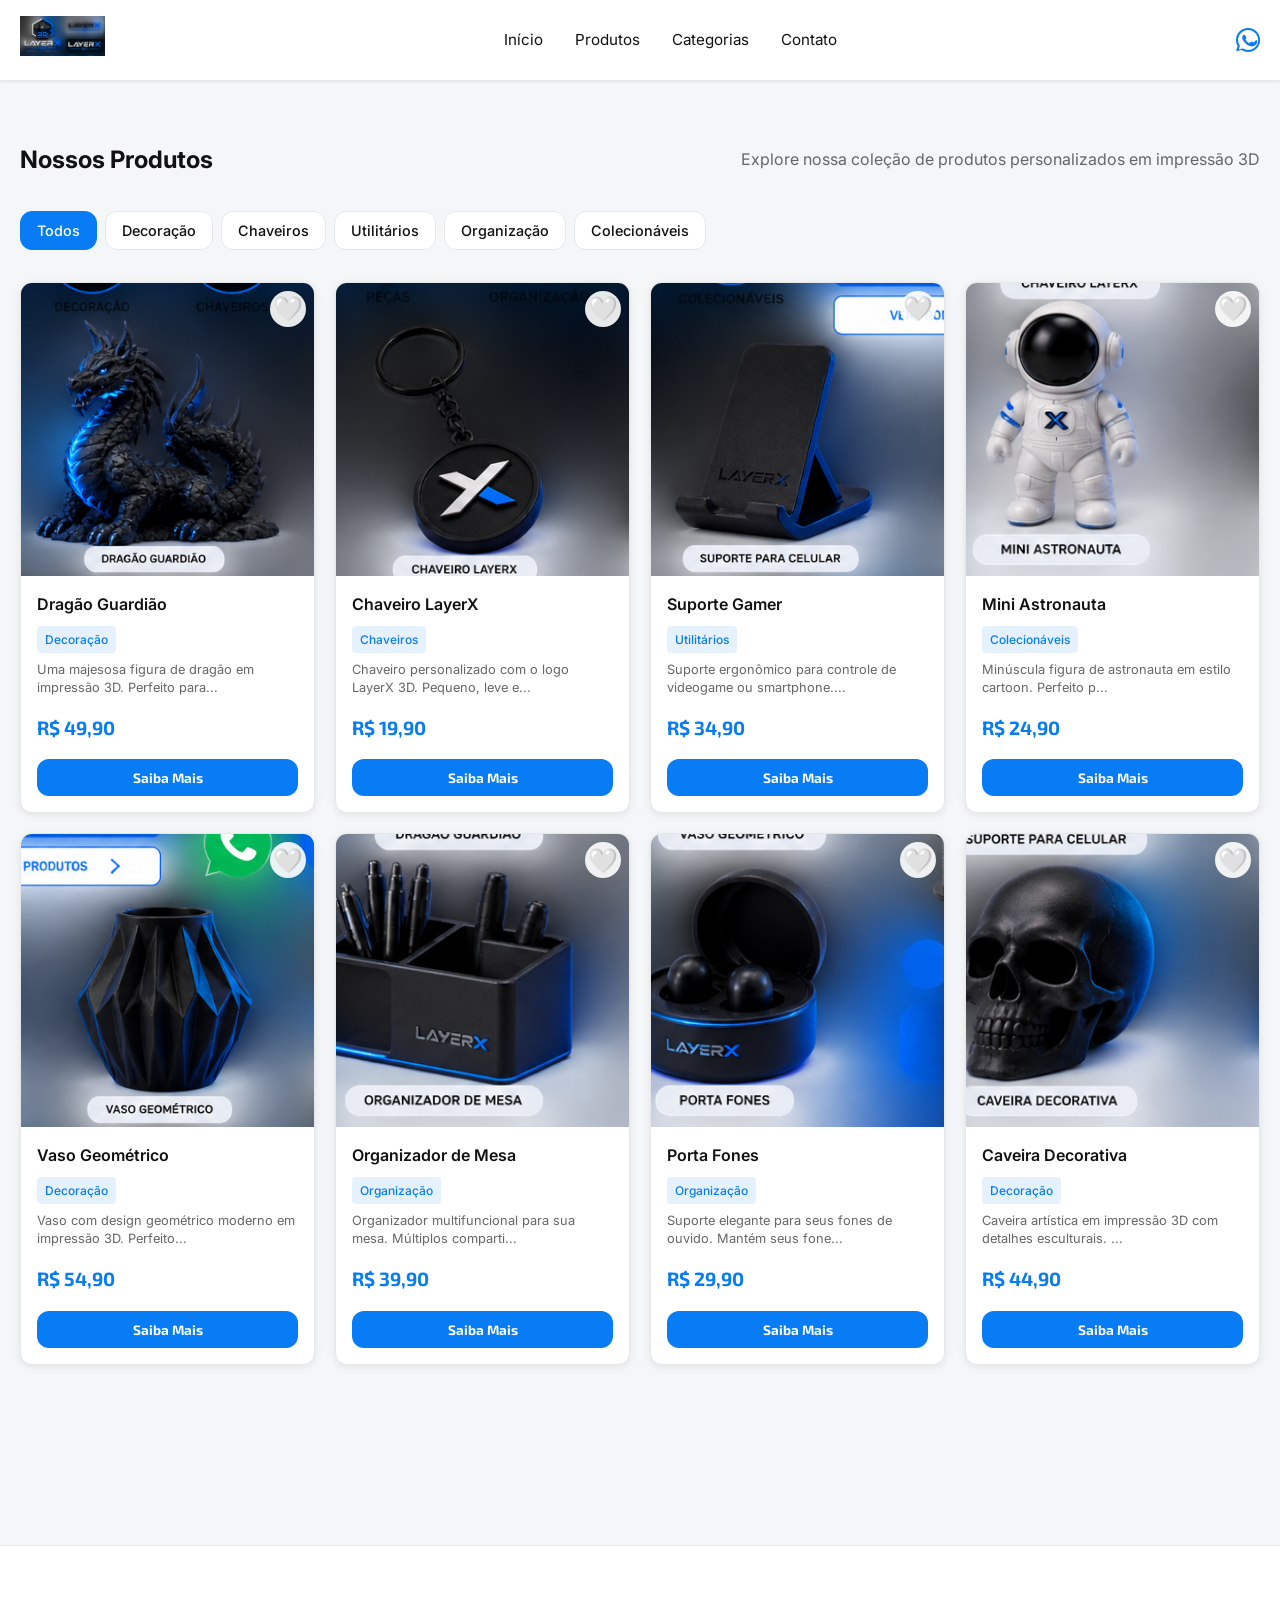
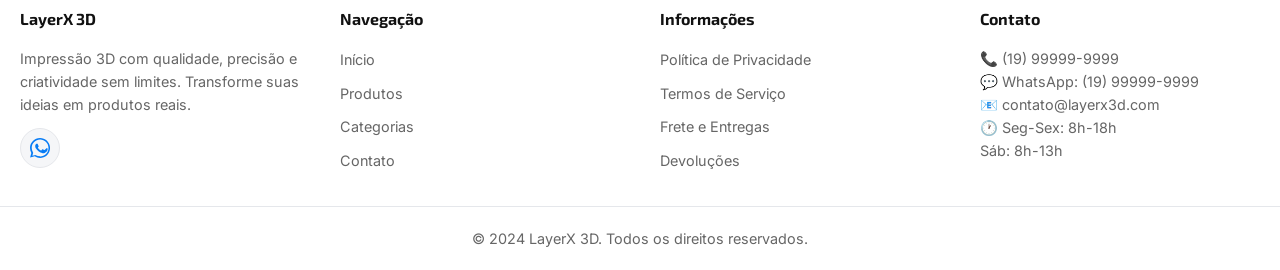
==== produtos.html @ 78617d49 "Site v1 final" ====
<!doctype html>
<html lang="pt-BR">
  <head>
    <meta charset="UTF-8" />
    <meta name="viewport" content="width=device-width, initial-scale=1.0" />
    <meta
      name="description"
      content="Conheça todos os produtos e soluções de impressão 3D da LayerX 3D. Decoração, chaveiros, utilitários e muito mais."
    />
    <meta name="theme-color" content="#087CF5" />
    <title>Produtos — LayerX 3D</title>

    <link rel="stylesheet" href="./css/tokens.css" />
    <link rel="stylesheet" href="./css/style.css" />
  </head>
  <body>
    <!-- Header -->
    <header class="header">
      <div class="container header-container">
        <a href="index.html" class="logo">
          <img src="./assets/brand/logo-layerx3d.png" alt="LayerX 3D Logo" />
        </a>
        <nav class="nav-menu" id="navMenu">
          <ul class="nav-links">
            <li><a href="index.html">Início</a></li>
            <li><a href="produtos.html">Produtos</a></li>
            <li><a href="index.html#categorias">Categorias</a></li>
            <li><a href="index.html#contato">Contato</a></li>
          </ul>
        </nav>
        <div class="header-actions">
          <a
            href="https://wa.me/5519999999999"
            target="_blank"
            class="btn-icon-whatsapp"
            aria-label="WhatsApp"
          >
            <svg width="24" height="24" viewBox="0 0 24 24" fill="currentColor">
              <path
                d="M12.031 0C5.385 0 0 5.385 0 12.031c0 2.115.547 4.14 1.584 5.952L.135 23.366l5.535-1.45A12.016 12.016 0 0 0 12.031 24c6.645 0 12.03-5.385 12.03-12.03S18.676 0 12.031 0zm0 21.996c-1.782 0-3.528-.478-5.057-1.385l-.362-.215-3.762.986.997-3.666-.236-.375a9.98 9.98 0 0 1-1.524-5.342c0-5.541 4.51-10.05 10.05-10.05 5.54 0 10.05 4.51 10.05 10.05 0 5.542-4.51 10.051-10.05 10.051zm5.503-7.533c-.302-.151-1.788-.883-2.065-.985-.276-.102-.478-.151-.679.151-.201.302-.78 1.002-.956 1.204-.176.202-.353.227-.655.076-1.52-.765-2.613-1.488-3.633-3.238-.205-.351.201-.326.792-1.512.076-.151.038-.276-.038-.427-.076-.151-.679-1.637-.93-2.24-.245-.588-.493-.508-.679-.518-.176-.01-.378-.01-.58-.01-.202 0-.528.076-.805.378-.277.302-1.056 1.033-1.056 2.518 0 1.486 1.082 2.923 1.233 3.125.151.201 2.134 3.256 5.172 4.564 2.052.884 2.825.96 3.906.804 1.183-.171 3.63-1.483 4.14-2.919.51-1.436.51-2.666.358-2.919-.151-.253-.553-.404-.855-.555z"
              />
            </svg>
          </a>
          <button class="menu-toggle" id="menuToggle" aria-label="Abrir menu">
            <span></span>
            <span></span>
            <span></span>
          </button>
        </div>
      </div>
    </header>

    <!-- Hero/Seção de Produtos -->
    <section class="products-section">
      <div class="container">
        <div class="section-header">
          <h1>Nossos Produtos</h1>
          <p style="color: var(--text-secondary); margin: 0">
            Explore nossa coleção de produtos personalizados em impressão 3D
          </p>
        </div>

        <!-- Filtros -->
        <div class="filtros" id="filtros">
          <button class="btn-filtro ativo" data-categoria="todos">Todos</button>
          <button class="btn-filtro" data-categoria="decoracao">
            Decoração
          </button>
          <button class="btn-filtro" data-categoria="chaveiros">
            Chaveiros
          </button>
          <button class="btn-filtro" data-categoria="utilitarios">
            Utilitários
          </button>
          <button class="btn-filtro" data-categoria="organizacao">
            Organização
          </button>
          <button class="btn-filtro" data-categoria="colecionaveis">
            Colecionáveis
          </button>
        </div>

        <!-- Grid de Produtos -->
        <div class="produtos-grid" id="produtosGrid">
          <!-- Preenchido dinamicamente pelo js/produtos.js -->
        </div>
      </div>
    </section>

    <!-- Modal de Detalhes do Produto -->
    <div class="modal" id="produtoModal">
      <div class="modal-content">
        <button class="modal-close" id="modalClose">&times;</button>
        <div class="modal-header">
          <h2 id="modalProdutoNome"></h2>
          <div class="modal-categoria" id="modalProdutoCategoria"></div>
        </div>
        <div class="modal-body">
          <img class="modal-image" id="modalProdutoImagem" src="" alt="" />
          <div>
            <p class="modal-descricao" id="modalProdutoDescricao"></p>
          </div>
          <div>
            <p class="modal-disponivel">
              Disponível: <span id="modalProdutoDisponivel"></span>
            </p>
          </div>
          <div class="modal-preco" id="modalProdutoPreco"></div>
          <div class="modal-actions">
            <a
              href="#"
              class="btn-primary"
              id="modalBtnWhatsapp"
              target="_blank"
              >Tenho Interesse 💬</a
            >
          </div>
        </div>
      </div>
    </div>

    <!-- Footer -->
    <footer class="footer" id="contato">
      <div class="container footer-content">
        <div class="footer-section">
          <h3>LayerX 3D</h3>
          <p>
            Impressão 3D com qualidade, precisão e criatividade sem limites.
            Transforme suas ideias em produtos reais.
          </p>
          <div class="social-links">
            <a
              href="https://wa.me/5519999999999"
              target="_blank"
              aria-label="WhatsApp"
            >
              <svg
                width="20"
                height="20"
                viewBox="0 0 24 24"
                fill="currentColor"
              >
                <path
                  d="M12.031 0C5.385 0 0 5.385 0 12.031c0 2.115.547 4.14 1.584 5.952L.135 23.366l5.535-1.45A12.016 12.016 0 0 0 12.031 24c6.645 0 12.03-5.385 12.03-12.03S18.676 0 12.031 0zm0 21.996c-1.782 0-3.528-.478-5.057-1.385l-.362-.215-3.762.986.997-3.666-.236-.375a9.98 9.98 0 0 1-1.524-5.342c0-5.541 4.51-10.05 10.05-10.05 5.54 0 10.05 4.51 10.05 10.05 0 5.542-4.51 10.051-10.05 10.051zm5.503-7.533c-.302-.151-1.788-.883-2.065-.985-.276-.102-.478-.151-.679.151-.201.302-.78 1.002-.956 1.204-.176.202-.353.227-.655.076-1.52-.765-2.613-1.488-3.633-3.238-.205-.351.201-.326.792-1.512.076-.151.038-.276-.038-.427-.076-.151-.679-1.637-.93-2.24-.245-.588-.493-.508-.679-.518-.176-.01-.378-.01-.58-.01-.202 0-.528.076-.805.378-.277.302-1.056 1.033-1.056 2.518 0 1.486 1.082 2.923 1.233 3.125.151.201 2.134 3.256 5.172 4.564 2.052.884 2.825.96 3.906.804 1.183-.171 3.63-1.483 4.14-2.919.51-1.436.51-2.666.358-2.919-.151-.253-.553-.404-.855-.555z"
                />
              </svg>
            </a>
          </div>
        </div>
        <div class="footer-section">
          <h3>Navegação</h3>
          <ul>
            <li><a href="index.html">Início</a></li>
            <li><a href="produtos.html">Produtos</a></li>
            <li><a href="index.html#categorias">Categorias</a></li>
            <li><a href="index.html#contato">Contato</a></li>
          </ul>
        </div>
        <div class="footer-section">
          <h3>Informações</h3>
          <ul>
            <li><a href="#">Política de Privacidade</a></li>
            <li><a href="#">Termos de Serviço</a></li>
            <li><a href="#">Frete e Entregas</a></li>
            <li><a href="#">Devoluções</a></li>
          </ul>
        </div>
        <div class="footer-section">
          <h3>Contato</h3>
          <p>📞 (19) 99999-9999</p>
          <p>
            💬 WhatsApp:
            <a href="https://wa.me/5519999999999" target="_blank"
              >(19) 99999-9999</a
            >
          </p>
          <p>📧 contato@layerx3d.com</p>
          <p>🕐 Seg-Sex: 8h-18h<br />Sáb: 8h-13h</p>
        </div>
      </div>
      <div class="container footer-bottom">
        <p>&copy; 2024 LayerX 3D. Todos os direitos reservados.</p>
      </div>
    </footer>

    <script src="./js/menu.js"></script>
    <script src="./js/produtos.js"></script>
  </body>
</html>
---- css/tokens.css ----
@import url('https://fonts.googleapis.com/css2?family=Exo+2:wght@700&family=Inter:wght@400;500;600&display=swap');

:root {
  /* Paleta de Cores - Light Mode */
  --bg-primary: #F5F6F8;
  --bg-surface: #FFFFFF;
  --brand-blue: #087CF5;
  --brand-blue-dark: #0054B8;
  --text-primary: #111111;
  --text-secondary: #666666;
  --border: #E5E7EB;
  --shadow-light: rgba(0, 0, 0, 0.08);
  --shadow-md: rgba(0, 0, 0, 0.12);

  /* Tipografia */
  --font-heading: 'Exo 2', sans-serif;
  --font-body: 'Inter', sans-serif;
  
  /* Espaçamentos e Bordas */
  --radius-md: 12px;
  --radius-lg: 16px;
  --transition-fast: 0.2s ease-in-out;
  --transition-base: 0.3s ease-in-out;
}
---- css/style.css ----
/* css/style.css */
@import url('tokens.css');

/* ========== RESET E BASE ========== */
* {
  margin: 0;
  padding: 0;
  box-sizing: border-box;
}

html {
  scroll-behavior: smooth;
}

body {
  background-color: var(--bg-primary);
  color: var(--text-primary);
  font-family: var(--font-body);
  -webkit-font-smoothing: antialiased;
  line-height: 1.6;
}

a {
  text-decoration: none;
  color: inherit;
}

ul {
  list-style: none;
}

button {
  font-family: inherit;
  cursor: pointer;
}

.container {
  width: 100%;
  max-width: 1440px;
  margin: 0 auto;
  padding: 0 20px;
}

/* ========== HEADER ========== */
.header {
  background-color: var(--bg-surface);
  border-bottom: 1px solid var(--border);
  position: sticky;
  top: 0;
  z-index: 100;
  padding: 16px 0;
  box-shadow: 0 1px 3px var(--shadow-light);
}

.header-container {
  display: flex;
  align-items: center;
  justify-content: space-between;
}

.logo img {
  height: 40px;
  width: auto;
  transition: transform var(--transition-fast);
}

.logo:hover img {
  transform: scale(1.05);
}

.nav-menu {
  display: none;
}

.nav-menu.active {
  display: flex;
  flex-direction: column;
  position: absolute;
  top: 100%;
  left: 0;
  right: 0;
  background-color: var(--bg-surface);
  border-bottom: 1px solid var(--border);
  padding: 16px 0;
  animation: slideDown 0.3s ease-in-out;
}

@keyframes slideDown {
  from {
    opacity: 0;
    transform: translateY(-10px);
  }
  to {
    opacity: 1;
    transform: translateY(0);
  }
}

.nav-links {
  display: flex;
  flex-direction: column;
  gap: 0;
}

.nav-links li a {
  display: block;
  padding: 12px 20px;
  color: var(--text-primary);
  transition: background-color var(--transition-fast);
  text-align: center;
}

.nav-links li a:hover {
  background-color: var(--bg-primary);
  color: var(--brand-blue);
}

.header-actions {
  display: flex;
  align-items: center;
  gap: 16px;
}

.btn-icon-whatsapp {
  color: var(--brand-blue);
  display: flex;
  align-items: center;
  transition: transform var(--transition-fast);
}

.btn-icon-whatsapp:hover {
  transform: scale(1.1);
}

.menu-toggle {
  background: none;
  border: none;
  cursor: pointer;
  display: flex;
  flex-direction: column;
  gap: 5px;
  padding: 8px;
}

.menu-toggle span {
  display: block;
  width: 24px;
  height: 2px;
  background-color: var(--text-primary);
  transition: all var(--transition-fast);
}

.menu-toggle.open span:nth-child(1) {
  transform: rotate(45deg) translateY(10px);
}

.menu-toggle.open span:nth-child(2) {
  opacity: 0;
}

.menu-toggle.open span:nth-child(3) {
  transform: rotate(-45deg) translateY(-10px);
}

/* ========== HERO ========== */
.hero {
  padding: 60px 0;
  background-color: var(--bg-primary);
}

.hero-container {
  display: flex;
  flex-direction: column;
  gap: 40px;
  align-items: center;
  text-align: center;
}

.hero-content h1 {
  font-family: var(--font-heading);
  font-size: 2.5rem;
  line-height: 1.2;
  margin-bottom: 24px;
  color: var(--text-primary);
  font-weight: 700;
}

.text-blue {
  color: var(--brand-blue);
}

.hero-content p {
  color: var(--text-secondary);
  font-size: 1rem;
  margin-bottom: 32px;
  max-width: 500px;
}

.btn-primary {
  background-color: var(--brand-blue);
  color: #FFFFFF;
  font-family: var(--font-heading);
  font-weight: 700;
  padding: 14px 32px;
  border-radius: var(--radius-md);
  display: inline-flex;
  align-items: center;
  justify-content: center;
  gap: 8px;
  cursor: pointer;
  border: none;
  transition: all var(--transition-fast);
  font-size: 0.95rem;
}

.btn-primary:hover {
  background-color: var(--brand-blue-dark);
  transform: translateY(-2px);
  box-shadow: 0 8px 16px rgba(8, 124, 245, 0.3);
}

.btn-primary:active {
  transform: translateY(0);
}

.hero-image {
  width: 100%;
  max-width: 500px;
}

.hero-image img {
  width: 100%;
  height: auto;
  border-radius: var(--radius-lg);
  box-shadow: 0 12px 32px var(--shadow-md);
}

/* ========== BENEFÍCIOS ========== */
.benefits {
  background-color: var(--bg-surface);
  padding: 40px 0;
  border-top: 1px solid var(--border);
  border-bottom: 1px solid var(--border);
}

.benefits-grid {
  display: flex;
  justify-content: space-around;
  gap: 20px;
  flex-wrap: wrap;
}

.benefit-item {
  display: flex;
  flex-direction: column;
  align-items: center;
  text-align: center;
  gap: 12px;
  flex: 1;
  min-width: 150px;
}

.benefit-item svg {
  stroke: var(--brand-blue);
  width: 40px;
  height: 40px;
}

.benefit-item span {
  color: var(--text-primary);
  font-weight: 500;
  font-size: 0.95rem;
}

/* ========== SEÇÕES GENÉRICAS ========== */
.section-header {
  display: flex;
  justify-content: space-between;
  align-items: center;
  margin-bottom: 32px;
  flex-wrap: wrap;
  gap: 16px;
}

.section-header h2 {
  font-family: var(--font-heading);
  font-size: 1.5rem;
  color: var(--text-primary);
  font-weight: 700;
}

.link-action {
  color: var(--brand-blue);
  font-size: 0.9rem;
  font-weight: 500;
  transition: opacity var(--transition-fast);
  display: flex;
  align-items: center;
  gap: 4px;
}

.link-action:hover {
  opacity: 0.8;
}

.categories, .products-section {
  padding: 60px 0;
}

/* ========== CATEGORIAS ========== */
.categories {
  background-color: var(--bg-primary);
}

.categories-grid {
  display: grid;
  grid-template-columns: repeat(auto-fit, minmax(140px, 1fr));
  gap: 16px;
}

.cat-card {
  background-color: var(--bg-surface);
  border: 1px solid var(--border);
  border-radius: var(--radius-md);
  padding: 24px 16px;
  display: flex;
  flex-direction: column;
  align-items: center;
  gap: 12px;
  text-align: center;
  cursor: pointer;
  transition: all var(--transition-fast);
  text-decoration: none;
  color: var(--text-primary);
}

.cat-card:hover {
  border-color: var(--brand-blue);
  box-shadow: 0 4px 12px var(--shadow-light);
  transform: translateY(-4px);
}

.cat-card.active {
  background-color: var(--brand-blue);
  color: #FFFFFF;
  border-color: var(--brand-blue);
}

.cat-card img,
.cat-icon img {
  width: 48px;
  height: 48px;
}

.cat-card span {
  font-size: 0.9rem;
  font-weight: 500;
}

/* ========== PRODUTOS ========== */
.products-section {
  background-color: var(--bg-primary);
}

.filtros {
  display: flex;
  gap: 8px;
  margin-bottom: 32px;
  flex-wrap: wrap;
}

.btn-filtro {
  background-color: var(--bg-surface);
  border: 1px solid var(--border);
  color: var(--text-primary);
  padding: 10px 16px;
  border-radius: var(--radius-md);
  cursor: pointer;
  font-family: var(--font-body);
  font-size: 0.9rem;
  transition: all var(--transition-fast);
  font-weight: 500;
}

.btn-filtro:hover {
  border-color: var(--brand-blue);
  color: var(--brand-blue);
}

.btn-filtro.ativo {
  background-color: var(--brand-blue);
  color: #FFFFFF;
  border-color: var(--brand-blue);
}

.produtos-grid {
  display: grid;
  grid-template-columns: repeat(auto-fill, minmax(180px, 1fr));
  gap: 20px;
  margin-bottom: 40px;
}

.card-produto {
  background-color: var(--bg-surface);
  border: 1px solid var(--border);
  border-radius: var(--radius-md);
  overflow: hidden;
  display: flex;
  flex-direction: column;
  transition: all var(--transition-base);
  cursor: pointer;
  box-shadow: 0 2px 8px var(--shadow-light);
}

.card-produto:hover {
  box-shadow: 0 12px 24px var(--shadow-md);
  transform: translateY(-8px);
  border-color: var(--brand-blue);
}

.card-produto-image {
  position: relative;
  overflow: hidden;
  background-color: var(--bg-primary);
  aspect-ratio: 1;
}

.card-produto img {
  width: 100%;
  height: 100%;
  object-fit: cover;
  transition: transform var(--transition-base);
}

.card-produto:hover img {
  transform: scale(1.05);
}

.btn-fav {
  position: absolute;
  top: 8px;
  right: 8px;
  background: rgba(255, 255, 255, 0.9);
  border: none;
  cursor: pointer;
  font-size: 1.5rem;
  z-index: 2;
  width: 36px;
  height: 36px;
  border-radius: 50%;
  display: flex;
  align-items: center;
  justify-content: center;
  transition: all var(--transition-fast);
}

.btn-fav:hover {
  background: #FFFFFF;
  transform: scale(1.1);
}

.card-info {
  padding: 16px;
  display: flex;
  flex-direction: column;
  gap: 8px;
  flex-grow: 1;
}

.card-info h3 {
  font-size: 1rem;
  font-weight: 600;
  color: var(--text-primary);
}

.descricao-curta {
  font-size: 0.8rem;
  color: var(--text-secondary);
  line-height: 1.4;
}

.preco {
  font-family: var(--font-heading);
  font-weight: 700;
  font-size: 1.2rem;
  color: var(--brand-blue);
  margin: 8px 0;
}

.card-categoria {
  font-size: 0.75rem;
  background-color: rgba(8, 124, 245, 0.1);
  color: var(--brand-blue);
  padding: 4px 8px;
  border-radius: 4px;
  width: fit-content;
  font-weight: 500;
}

.card-info .btn-primary {
  padding: 10px;
  font-size: 0.85rem;
  width: 100%;
  margin-top: auto;
}

/* ========== BOTÕES ========== */
.btn-outline {
  border: 2px solid var(--brand-blue);
  color: var(--brand-blue);
  background: transparent;
  padding: 12px 24px;
  border-radius: var(--radius-md);
  font-family: var(--font-heading);
  font-weight: 700;
  display: inline-block;
  cursor: pointer;
  transition: all var(--transition-fast);
  font-size: 0.95rem;
}

.btn-outline:hover {
  background-color: var(--brand-blue);
  color: #FFFFFF;
}

.center-action {
  text-align: center;
  margin-top: 32px;
}

/* ========== MODAL ========== */
.modal {
  display: none;
  position: fixed;
  z-index: 1000;
  left: 0;
  top: 0;
  width: 100%;
  height: 100%;
  background-color: rgba(0, 0, 0, 0.5);
  animation: fadeIn var(--transition-base);
  padding: 20px;
  overflow-y: auto;
}

@keyframes fadeIn {
  from {
    opacity: 0;
  }
  to {
    opacity: 1;
  }
}

.modal.ativo {
  display: flex;
  align-items: center;
  justify-content: center;
}

.modal-content {
  background-color: var(--bg-surface);
  padding: 32px;
  border-radius: var(--radius-lg);
  max-width: 500px;
  width: 100%;
  max-height: 90vh;
  overflow-y: auto;
  animation: slideUp var(--transition-base);
  position: relative;
}

@keyframes slideUp {
  from {
    transform: translateY(50px);
    opacity: 0;
  }
  to {
    transform: translateY(0);
    opacity: 1;
  }
}

.modal-close {
  position: absolute;
  top: 16px;
  right: 16px;
  background: none;
  border: none;
  font-size: 1.5rem;
  cursor: pointer;
  color: var(--text-secondary);
  transition: color var(--transition-fast);
}

.modal-close:hover {
  color: var(--text-primary);
}

.modal-header {
  margin-bottom: 24px;
}

.modal-header h2 {
  font-family: var(--font-heading);
  font-size: 1.5rem;
  margin-bottom: 8px;
}

.modal-body {
  display: flex;
  flex-direction: column;
  gap: 20px;
}

.modal-image {
  width: 100%;
  border-radius: var(--radius-md);
  object-fit: cover;
  aspect-ratio: 1;
  background-color: var(--bg-primary);
}

.modal-preco {
  font-family: var(--font-heading);
  font-size: 1.8rem;
  color: var(--brand-blue);
  font-weight: 700;
}

.modal-descricao {
  color: var(--text-secondary);
  line-height: 1.6;
}

.modal-categoria {
  font-size: 0.85rem;
  background-color: rgba(8, 124, 245, 0.1);
  color: var(--brand-blue);
  padding: 6px 12px;
  border-radius: 4px;
  width: fit-content;
  font-weight: 500;
}

.modal-disponivel {
  font-weight: 600;
  color: var(--text-primary);
}

.modal-actions {
  display: flex;
  gap: 12px;
  margin-top: 24px;
}

.modal-actions .btn-primary {
  flex: 1;
}

/* ========== FOOTER ========== */
.footer {
  background-color: var(--bg-surface);
  border-top: 1px solid var(--border);
  padding: 60px 0 20px;
  margin-top: 80px;
}

.footer-content {
  display: grid;
  grid-template-columns: repeat(auto-fit, minmax(250px, 1fr));
  gap: 40px;
  margin-bottom: 32px;
}

.footer-section h3 {
  font-family: var(--font-heading);
  font-size: 1rem;
  margin-bottom: 16px;
  color: var(--text-primary);
  font-weight: 700;
}

.footer-section ul {
  display: flex;
  flex-direction: column;
  gap: 8px;
}

.footer-section a {
  color: var(--text-secondary);
  font-size: 0.9rem;
  transition: color var(--transition-fast);
}

.footer-section a:hover {
  color: var(--brand-blue);
}

.footer-section p {
  color: var(--text-secondary);
  font-size: 0.9rem;
  line-height: 1.6;
}

.footer-bottom {
  border-top: 1px solid var(--border);
  padding-top: 20px;
  text-align: center;
  color: var(--text-secondary);
  font-size: 0.9rem;
}

.social-links {
  display: flex;
  gap: 16px;
  align-items: center;
  margin-top: 12px;
}

.social-links a {
  display: flex;
  align-items: center;
  justify-content: center;
  width: 40px;
  height: 40px;
  background-color: var(--bg-primary);
  border-radius: 50%;
  color: var(--brand-blue);
  transition: all var(--transition-fast);
  border: 1px solid var(--border);
}

.social-links a:hover {
  background-color: var(--brand-blue);
  color: #FFFFFF;
  border-color: var(--brand-blue);
}

/* ========== RESPONSIVO ========== */
@media (max-width: 1023px) {
  .header-container {
    position: relative;
  }

  .nav-menu {
    position: absolute;
    top: 100%;
    left: 0;
    right: 0;
  }

  .hero-content h1 {
    font-size: 1.75rem;
  }

  .hero-content p {
    font-size: 0.95rem;
  }

  .produtos-grid {
    grid-template-columns: repeat(auto-fill, minmax(150px, 1fr));
    gap: 16px;
  }

  .categories-grid {
    grid-template-columns: repeat(3, 1fr);
  }

  .section-header {
    flex-direction: column;
    align-items: flex-start;
  }

  .modal-content {
    padding: 24px;
  }

  .footer-content {
    grid-template-columns: 1fr;
    gap: 24px;
  }

  .benefits-grid {
    flex-direction: column;
  }
}

@media (max-width: 480px) {
  .container {
    padding: 0 16px;
  }

  .header {
    padding: 12px 0;
  }

  .logo img {
    height: 32px;
  }

  .hero {
    padding: 40px 0;
  }

  .hero-content h1 {
    font-size: 1.5rem;
  }

  .hero-content p {
    font-size: 0.9rem;
    margin-bottom: 24px;
  }

  .btn-primary {
    padding: 12px 24px;
    font-size: 0.9rem;
  }

  .produtos-grid {
    grid-template-columns: repeat(2, 1fr);
    gap: 12px;
  }

  .categories-grid {
    grid-template-columns: repeat(2, 1fr);
  }

  .preco {
    font-size: 1rem;
  }

  .card-info {
    padding: 12px;
  }

  .section-header h2 {
    font-size: 1.25rem;
  }

  .categories, .products-section {
    padding: 40px 0;
  }

  .modal-content {
    padding: 20px;
  }

  .modal-preco {
    font-size: 1.5rem;
  }

  .benefits {
    padding: 24px 0;
  }
}

/* ========== DESKTOP STYLES ========== */
@media (min-width: 1024px) {
  .nav-menu {
    display: flex;
    position: relative;
  }

  .nav-menu.active {
    display: flex;
  }

  .nav-links {
    flex-direction: row;
    gap: 32px;
    font-size: 0.95rem;
  }

  .nav-links li a {
    padding: 0;
    position: relative;
  }

  .nav-links li a::after {
    content: '';
    position: absolute;
    bottom: -4px;
    left: 0;
    width: 0;
    height: 2px;
    background-color: var(--brand-blue);
    transition: width var(--transition-fast);
  }

  .nav-links li a:hover::after {
    width: 100%;
  }

  .menu-toggle {
    display: none;
  }

  .hero-container {
    flex-direction: row;
    align-items: center;
    text-align: left;
    padding: 80px 0;
    gap: 60px;
  }

  .hero-content {
    flex: 1;
  }

  .hero-content h1 {
    font-size: 3rem;
  }

  .hero-image {
    flex: 1;
  }

  .benefits-grid {
    justify-content: space-between;
    padding: 10px 0;
    gap: 40px;
  }

  .benefit-item {
    flex-direction: row;
    gap: 16px;
    flex: 1;
  }

  .categories-grid {
    grid-template-columns: repeat(5, 1fr);
  }

  .produtos-grid {
    grid-template-columns: repeat(4, 1fr);
  }

  .footer-content {
    grid-template-columns: repeat(4, 1fr);
  }
}
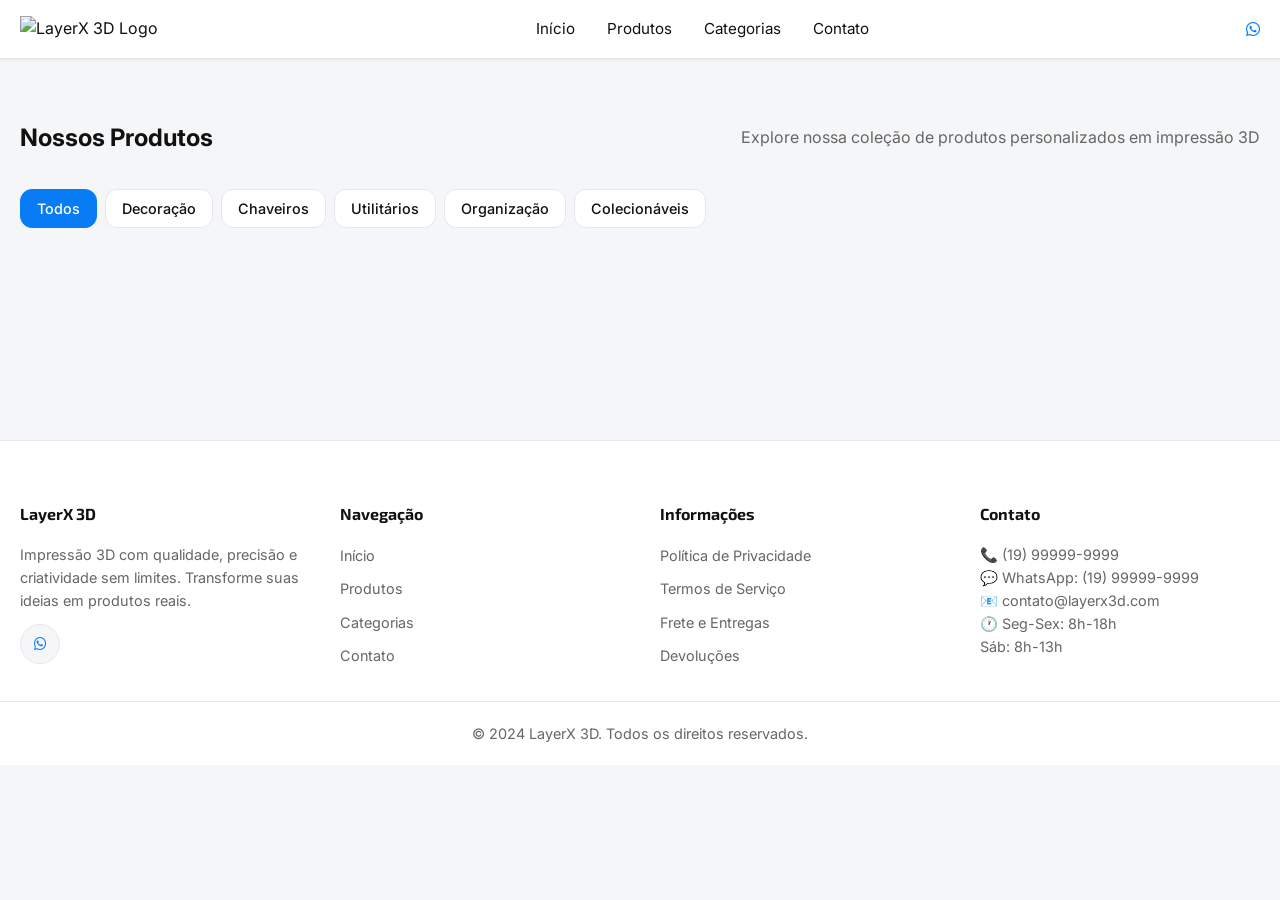
==== commit 5da42275: "KILL TAMPLATES" ====
--- a/produtos.html
+++ b/produtos.html
@@ -12,6 +12,10 @@
 
     <link rel="stylesheet" href="./css/tokens.css" />
     <link rel="stylesheet" href="./css/style.css" />
+    <link
+      rel="stylesheet"
+      href="https://cdnjs.cloudflare.com/ajax/libs/font-awesome/6.4.0/css/all.min.css"
+    />
   </head>
   <body>
     <!-- Header -->
@@ -35,11 +39,7 @@
             class="btn-icon-whatsapp"
             aria-label="WhatsApp"
           >
-            <svg width="24" height="24" viewBox="0 0 24 24" fill="currentColor">
-              <path
-                d="M12.031 0C5.385 0 0 5.385 0 12.031c0 2.115.547 4.14 1.584 5.952L.135 23.366l5.535-1.45A12.016 12.016 0 0 0 12.031 24c6.645 0 12.03-5.385 12.03-12.03S18.676 0 12.031 0zm0 21.996c-1.782 0-3.528-.478-5.057-1.385l-.362-.215-3.762.986.997-3.666-.236-.375a9.98 9.98 0 0 1-1.524-5.342c0-5.541 4.51-10.05 10.05-10.05 5.54 0 10.05 4.51 10.05 10.05 0 5.542-4.51 10.051-10.05 10.051zm5.503-7.533c-.302-.151-1.788-.883-2.065-.985-.276-.102-.478-.151-.679.151-.201.302-.78 1.002-.956 1.204-.176.202-.353.227-.655.076-1.52-.765-2.613-1.488-3.633-3.238-.205-.351.201-.326.792-1.512.076-.151.038-.276-.038-.427-.076-.151-.679-1.637-.93-2.24-.245-.588-.493-.508-.679-.518-.176-.01-.378-.01-.58-.01-.202 0-.528.076-.805.378-.277.302-1.056 1.033-1.056 2.518 0 1.486 1.082 2.923 1.233 3.125.151.201 2.134 3.256 5.172 4.564 2.052.884 2.825.96 3.906.804 1.183-.171 3.63-1.483 4.14-2.919.51-1.436.51-2.666.358-2.919-.151-.253-.553-.404-.855-.555z"
-              />
-            </svg>
+            <i class="fab fa-whatsapp"></i>
           </a>
           <button class="menu-toggle" id="menuToggle" aria-label="Abrir menu">
             <span></span>
@@ -134,16 +134,7 @@
               target="_blank"
               aria-label="WhatsApp"
             >
-              <svg
-                width="20"
-                height="20"
-                viewBox="0 0 24 24"
-                fill="currentColor"
-              >
-                <path
-                  d="M12.031 0C5.385 0 0 5.385 0 12.031c0 2.115.547 4.14 1.584 5.952L.135 23.366l5.535-1.45A12.016 12.016 0 0 0 12.031 24c6.645 0 12.03-5.385 12.03-12.03S18.676 0 12.031 0zm0 21.996c-1.782 0-3.528-.478-5.057-1.385l-.362-.215-3.762.986.997-3.666-.236-.375a9.98 9.98 0 0 1-1.524-5.342c0-5.541 4.51-10.05 10.05-10.05 5.54 0 10.05 4.51 10.05 10.05 0 5.542-4.51 10.051-10.05 10.051zm5.503-7.533c-.302-.151-1.788-.883-2.065-.985-.276-.102-.478-.151-.679.151-.201.302-.78 1.002-.956 1.204-.176.202-.353.227-.655.076-1.52-.765-2.613-1.488-3.633-3.238-.205-.351.201-.326.792-1.512.076-.151.038-.276-.038-.427-.076-.151-.679-1.637-.93-2.24-.245-.588-.493-.508-.679-.518-.176-.01-.378-.01-.58-.01-.202 0-.528.076-.805.378-.277.302-1.056 1.033-1.056 2.518 0 1.486 1.082 2.923 1.233 3.125.151.201 2.134 3.256 5.172 4.564 2.052.884 2.825.96 3.906.804 1.183-.171 3.63-1.483 4.14-2.919.51-1.436.51-2.666.358-2.919-.151-.253-.553-.404-.855-.555z"
-                />
-              </svg>
+              <i class="fab fa-whatsapp"></i>
             </a>
           </div>
         </div>
